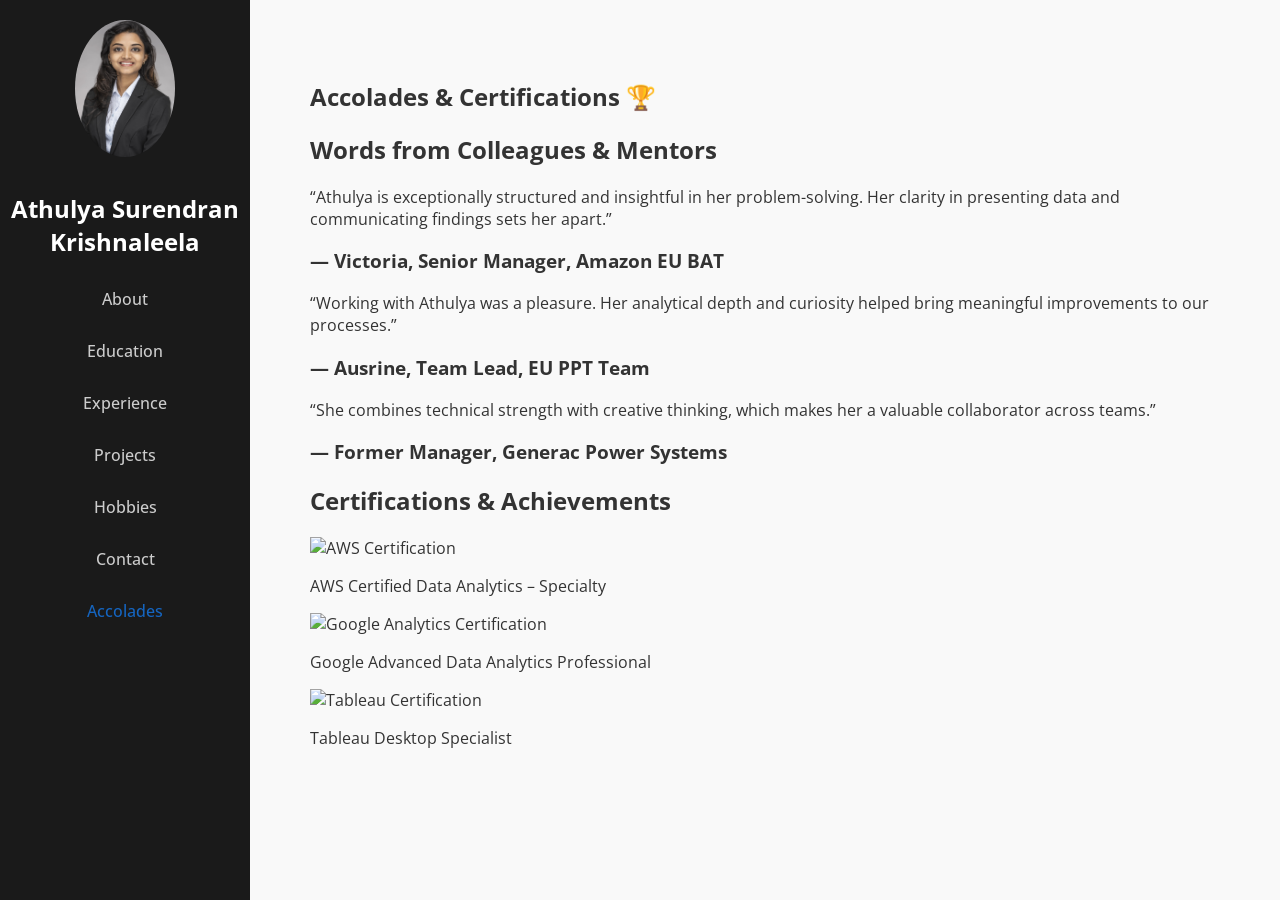
==== accolades.html @ fac32d5c "Create accolades.html" ====
<!DOCTYPE html>
<html lang="en">
<head>
  <meta charset="UTF-8" />
  <meta name="viewport" content="width=device-width, initial-scale=1.0" />
  <title>Accolades | Athulya Surendran Krishnaleela</title>
  <link rel="stylesheet" href="css/style.css" />
  <link href="https://fonts.googleapis.com/css2?family=Montserrat:wght@500;600&family=Open+Sans&display=swap" rel="stylesheet">
  <script defer src="js/script.js"></script>
</head>

<body>
  <!-- Sidebar -->
  <nav class="sidebar" id="sidebar">
    <div class="sidebar-header">
      <img src="assets/profile.jpg" alt="Athulya Surendran Krishnaleela" class="profile-pic" />
      <h2>Athulya Surendran Krishnaleela</h2>
    </div>
    <ul class="sidebar-links">
      <li><a href="index.html">About</a></li>
      <li><a href="education.html">Education</a></li>
      <li><a href="experience.html">Experience</a></li>
      <li><a href="projects.html">Projects</a></li>
      <li><a href="hobbies.html">Hobbies</a></li>
      <li><a href="contact.html">Contact</a></li>
      <li><a href="accolades.html" class="active">Accolades</a></li>
    </ul>
  </nav>

  <!-- Hamburger -->
  <button class="menu-toggle" id="menuToggle">☰</button>

  <!-- Main Content -->
  <main class="main-content">
    <section class="accolades-section">
      <h1>Accolades & Certifications 🏆</h1>

      <!-- Testimonials Section -->
      <div class="testimonials">
        <h2>Words from Colleagues & Mentors</h2>
        <div class="testimonial-grid">
          <div class="testimonial-card">
            <p class="quote">“Athulya is exceptionally structured and insightful in her problem-solving. Her clarity in presenting data and communicating findings sets her apart.”</p>
            <h3>— Victoria, Senior Manager, Amazon EU BAT</h3>
          </div>

          <div class="testimonial-card">
            <p class="quote">“Working with Athulya was a pleasure. Her analytical depth and curiosity helped bring meaningful improvements to our processes.”</p>
            <h3>— Ausrine, Team Lead, EU PPT Team</h3>
          </div>

          <div class="testimonial-card">
            <p class="quote">“She combines technical strength with creative thinking, which makes her a valuable collaborator across teams.”</p>
            <h3>— Former Manager, Generac Power Systems</h3>
          </div>
        </div>
      </div>

      <!-- Certifications Section -->
      <div class="certifications">
        <h2>Certifications & Achievements</h2>
        <div class="cert-grid">
          <div class="cert-card">
            <img src="assets/aws-cert.png" alt="AWS Certification" />
            <p>AWS Certified Data Analytics – Specialty</p>
          </div>

          <div class="cert-card">
            <img src="assets/google-analytics-cert.png" alt="Google Analytics Certification" />
            <p>Google Advanced Data Analytics Professional</p>
          </div>

          <div class="cert-card">
            <img src="assets/tableau-cert.png" alt="Tableau Certification" />
            <p>Tableau Desktop Specialist</p>
          </div>
        </div>
      </div>
    </section>
  </main>
</body>
</html>
---- css/style.css ----
/* General Body */
body {
  margin: 0;
  font-family: "Open Sans", sans-serif;
  background-color: #f9f9f9;
  color: #333;
}

/* Sidebar */
.sidebar {
  position: fixed;
  left: 0;
  top: 0;
  width: 250px;
  height: 100%;
  background-color: #1a1a1a;
  color: #fff;
  padding-top: 20px;
  transition: transform 0.3s ease;
  z-index: 1000;
}

.sidebar-header {
  text-align: center;
}

.profile-pic {
  width: 100px;
  border-radius: 50%;
  margin-bottom: 10px;
}

.sidebar-links {
  list-style: none;
  padding: 0;
  margin-top: 20px;
}

.sidebar-links li {
  text-align: center;
  margin: 10px 0;
}

.sidebar-links a {
  text-decoration: none;
  color: #ccc;
  font-weight: 500;
  display: block;
  padding: 10px 0;
  transition: 0.3s;
}

.sidebar-links a:hover,
.sidebar-links a.active {
  color: #1565c0;
}

/* Hamburger button */
.menu-toggle {
  font-size: 28px;
  position: fixed;
  top: 20px;
  left: 20px;
  background: none;
  border: none;
  color: #222;
  cursor: pointer;
  z-index: 2000;
  display: none;
}

/* Main content */
.main-content {
  margin-left: 250px;
  padding: 60px;
}

/* Buttons */
.buttons {
  margin-top: 25px;
}

.btn {
  background-color: #1565c0;
  color: #fff;
  padding: 10px 20px;
  border-radius: 6px;
  text-decoration: none;
  margin-right: 10px;
  transition: 0.3s;
}

.btn:hover {
  background-color: #104e8b;
}

.btn.outline {
  background: none;
  border: 2px solid #1565c0;
  color: #1565c0;
}

.btn.outline:hover {
  background-color: #1565c0;
  color: #fff;
}

/* Skills tags */
.skills {
  margin-top: 20px;
}

.skills span {
  display: inline-block;
  background-color: #1565c0;
  color: white;
  padding: 6px 12px;
  border-radius: 20px;
  margin: 4px;
  font-size: 14px;
}

/* Responsive styles */
@media (max-width: 768px) {
  .sidebar {
    transform: translateX(-100%);
  }

  .sidebar.active {
    transform: translateX(0);
  }

  .menu-toggle {
    display: block;
  }

  .main-content {
    margin-left: 0;
    padding: 80px 20px;
  }
}

/* Education Page Styles */
.education-section h1 {
  font-family: "Montserrat", sans-serif;
  font-size: 2em;
  color: #111;
  margin-bottom: 30px;
}

.edu-card {
  background-color: #fff;
  border-radius: 10px;
  box-shadow: 0 4px 10px rgba(0, 0, 0, 0.05);
  padding: 20px 25px;
  margin-bottom: 25px;
  transition: transform 0.2s ease, box-shadow 0.2s ease;
}

.edu-card:hover {
  transform: translateY(-4px);
  box-shadow: 0 8px 16px rgba(0, 0, 0, 0.08);
}

.edu-card h2 {
  color: #1565c0;
  margin-bottom: 5px;
}

.edu-card h3 {
  color: #1565c0;
  font-weight: 500;
  margin-bottom: 10px;
}

.edu-card .year {
  float: right;
  color: #555;
  font-size: 0.9em;
}

.edu-card ul {
  margin: 0;
  padding-left: 20px;
}

.edu-card ul li {
  margin-bottom: 8px;
}

.gpa {
  color: #555;
  font-weight: 500;
  margin-top: 4px;
  margin-bottom: 8px;
}

/* Timeline Styling */
.timeline {
  position: relative;
  margin: 40px 0;
  padding-left: 40px;
  border-left: 3px solid #87cefa;
}

.timeline-item {
  position: relative;
  margin-bottom: 50px;
  padding-left: 20px;
}

.timeline-dot {
  position: absolute;
  left: -10px;
  top: 0;
  width: 14px;
  height: 14px;
  background-color: #1565c0;
  border-radius: 50%;
}

.timeline-date {
  font-size: 0.9em;
  color: #555;
  margin-bottom: 5px;
}

.timeline-content h3 {
  font-size: 1.2em;
  margin-bottom: 3px;
  color: #1565c0;
}

.timeline-content a {
  color: #1565c0;
  font-weight: 600;
  text-decoration: none;
}

.timeline-content a:hover {
  color: #104e8b;
}

.timeline-content .role {
  display: block;
  font-size: 0.95em;
  color: #555;
  margin-top: 3px;
  margin-bottom: 10px;
}

/* Toggle Highlights Button */
.toggle-details {
  background: #1565c0;
  color: white;
  border: none;
  padding: 6px 12px;
  border-radius: 5px;
  cursor: pointer;
  margin-top: 5px;
  font-size: 0.9em;
}

.toggle-details:hover {
  background: #104e8b;
}

/* Details hidden by default */
.details {
  display: none;
  margin-top: 10px;
  padding-left: 20px;
  line-height: 1.6;
  color: #333;
}

.details.active {
  display: block;
}

/* Contact Page */
.contact-section {
  max-width: 700px;
  margin: 0 auto;
  padding: 20px;
}

.contact-section p {
  margin-bottom: 20px;
  font-size: 1rem;
  color: #555;
  line-height: 1.6;
}

.contact-form {
  display: flex;
  flex-direction: column;
  gap: 15px;
  margin-bottom: 40px;
}

.form-group {
  display: flex;
  flex-direction: column;
}

.form-group label {
  margin-bottom: 5px;
  font-weight: 600;
  color: #333;
}

.form-group input,
.form-group textarea {
  padding: 10px;
  border: 1px solid #ccc;
  border-radius: 6px;
  font-size: 1rem;
}

.form-group input:focus,
.form-group textarea:focus {
  outline: none;
  border-color: #1565c0;
}

.btn-submit {
  background: #1565c0;
  color: white;
  border: none;
  padding: 10px 15px;
  border-radius: 6px;
  font-size: 1rem;
  cursor: pointer;
  transition: background 0.3s ease;
}

.btn-submit:hover {
  background: #104e8b;
}

.social-links {
  text-align: center;
}

.social-links h3 {
  font-size: 1.2em;
  margin-bottom: 10px;
  color: #1565c0;
}

.social-links .icons a {
  margin: 0 10px;
  color: #1565c0;
  font-size: 1.6em;
  transition: color 0.3s ease;
}

.social-links .icons a:hover {
  color: #104e8b;
}

/* Projects Page */
/* Skills Section */
.skills-section {
  margin: 20px 0;
  padding: 15px;
  background-color: #f9f9f9;
  border-left: 4px solid #1565c0;
  border-radius: 5px;
}

.skills-section h2 {
  font-size: 1.5rem;
  margin-bottom: 10px;
}

.skills-section p {
  display: flex;
  gap: 10px;
  flex-wrap: wrap;
}

.skills-section p span {
  background-color: #1565c0;
  color: white;
  padding: 5px 10px;
  border-radius: 20px;
  font-size: 0.9rem;
}

/* List of Projects / Links Subheading */
.projects-list-heading {
  margin: 30px 0 10px 0;
}

.projects-list-heading h2 {
  font-size: 1.5rem;
  color: #111;
  border-bottom: 1px solid #ddd;
  padding-bottom: 5px;
}

/* Optional: Improve project section spacing */
.projects-section h1 {
  font-size: 2rem;
  color: #111;
  margin-top: 20px;
  margin-bottom: 10px;
}

/* Project grid - 2 per row */
.project-grid {
  display: grid;
  grid-template-columns: repeat(2, 1fr);
  gap: 20px;
  margin-top: 20px;
}

.project-card {
  cursor: pointer;
  border: 1px solid #ddd;
  border-radius: 8px;
  overflow: hidden;
  background-color: #fff;
  transition: transform 0.2s ease, box-shadow 0.2s ease;
}

.project-card img {
  width: 100%;
  height: 220px;
  object-fit: cover;
}

.project-card h3 {
  text-align: center;
  margin: 10px 0;
  color: #111;
}

.project-card:hover {
  transform: translateY(-5px);
  box-shadow: 0 8px 20px rgba(0, 0, 0, 0.15);
}

/* Modal styling */
.project-modal {
  display: none;
  position: fixed;
  z-index: 100;
  left: 0;
  top: 0;
  width: 100%;
  height: 100%;
  overflow: auto;
  background-color: rgba(0, 0, 0, 0.6);
}

.project-modal .modal-content {
  background-color: #fff;
  margin: 10% auto;
  padding: 20px;
  border-radius: 10px;
  max-width: 500px;
  position: relative;
}

.project-modal .close-modal {
  position: absolute;
  top: 10px;
  right: 15px;
  font-size: 1.5rem;
  cursor: pointer;
}

/* Modal View Project Button */
.modal-btn {
  display: inline-block;
  background-color: #1565c0;
  color: white;
  text-decoration: none;
  padding: 8px 16px;
  border-radius: 6px;
  margin-top: 15px;
  transition: background 0.3s ease;
  font-weight: 500;
  text-align: center;
}

.modal-btn:hover {
  background-color: #104e8b;
}

/* Adjust spacing between Skills and Projects */
.projects-section {
  margin-top: 30px;
}

/* Add nice gap between skill sections and project list */
.skills-section {
  margin-bottom: 25px;
}

/* Ensure images are responsive and neatly spaced on mobile */
@media (max-width: 900px) {
  .project-grid {
    grid-template-columns: 1fr; /* one per row on smaller screens */
  }
}

/* Center modal text and spacing */
.modal-content h2 {
  color: #1565c0;
  margin-bottom: 10px;
  text-align: center;
}

.modal-content p {
  color: #444;
  line-height: 1.5;
  margin-bottom: 15px;
  text-align: center;
}
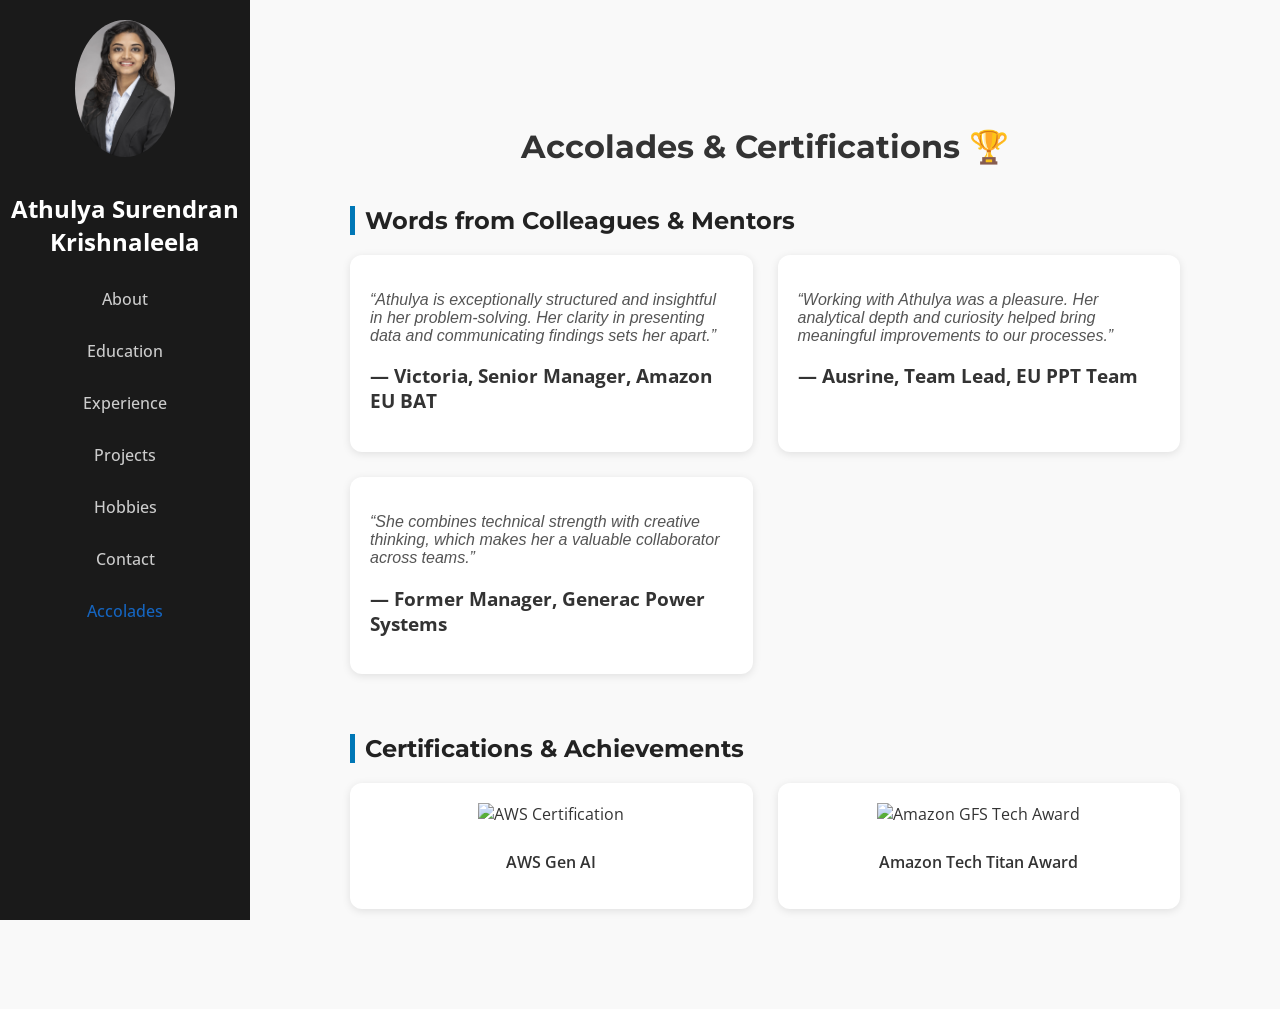
==== commit 89cf282c: "Update accolades.html" ====
--- a/accolades.html
+++ b/accolades.html
@@ -60,20 +60,17 @@
       <div class="certifications">
         <h2>Certifications & Achievements</h2>
         <div class="cert-grid">
+          
           <div class="cert-card">
-            <img src="assets/aws-cert.png" alt="AWS Certification" />
-            <p>AWS Certified Data Analytics – Specialty</p>
+            <img src="assets/AWS-Gen-AI-Certificate.jpg" alt="AWS Certification" />
+            <p>AWS Gen AI</p>
           </div>
 
           <div class="cert-card">
-            <img src="assets/google-analytics-cert.png" alt="Google Analytics Certification" />
-            <p>Google Advanced Data Analytics Professional</p>
+            <img src="assets/tech-titan.jpg" alt="Amazon GFS Tech Award" />
+            <p>Amazon Tech Titan Award</p>
           </div>
-
-          <div class="cert-card">
-            <img src="assets/tableau-cert.png" alt="Tableau Certification" />
-            <p>Tableau Desktop Specialist</p>
-          </div>
+        
         </div>
       </div>
     </section>
--- a/css/style.css
+++ b/css/style.css
@@ -521,3 +521,85 @@
   margin-bottom: 15px;
   text-align: center;
 }
+
+/* ---------------------------------
+   ACCOLADES PAGE STYLING
+---------------------------------- */
+.accolades-section {
+  padding: 40px;
+  font-family: "Open Sans", sans-serif;
+  color: #333;
+}
+
+.accolades-section h1 {
+  font-size: 2rem;
+  text-align: center;
+  margin-bottom: 40px;
+  font-family: "Montserrat", sans-serif;
+}
+
+.accolades-section h2 {
+  font-family: "Montserrat", sans-serif;
+  margin-bottom: 20px;
+  color: #222;
+  font-size: 1.5rem;
+  border-left: 5px solid #0077b6;
+  padding-left: 10px;
+}
+
+.testimonial-grid {
+  display: grid;
+  grid-template-columns: repeat(auto-fit, minmax(280px, 1fr));
+  gap: 25px;
+  margin-bottom: 60px;
+}
+
+.testimonial-card {
+  background-color: #fff;
+  border-radius: 12px;
+  box-shadow: 0 2px 8px rgba(0,0,0,0.1);
+  padding: 20px;
+  transition: transform 0.3s ease, box-shadow 0.3s ease;
+}
+
+.testimonial-card:hover {
+  transform: translateY(-5px);
+  box-shadow: 0 4px 14px rgba(0,0,0,0.15);
+}
+
+.quote {
+  font-style: italic;
+  margin-bottom: 15px;
+  color: #555;
+}
+
+.cert-grid {
+  display: grid;
+  grid-template-columns: repeat(auto-fit, minmax(200px, 1fr));
+  gap: 25px;
+}
+
+.cert-card {
+  background-color: #fff;
+  border-radius: 12px;
+  box-shadow: 0 2px 8px rgba(0,0,0,0.1);
+  text-align: center;
+  padding: 20px;
+  transition: transform 0.3s ease, box-shadow 0.3s ease;
+}
+
+.cert-card:hover {
+  transform: translateY(-5px);
+  box-shadow: 0 4px 14px rgba(0,0,0,0.15);
+}
+
+.cert-card img {
+  width: 100px;
+  height: auto;
+  margin-bottom: 10px;
+}
+
+.cert-card p {
+  font-weight: 600;
+  color: #333;
+}
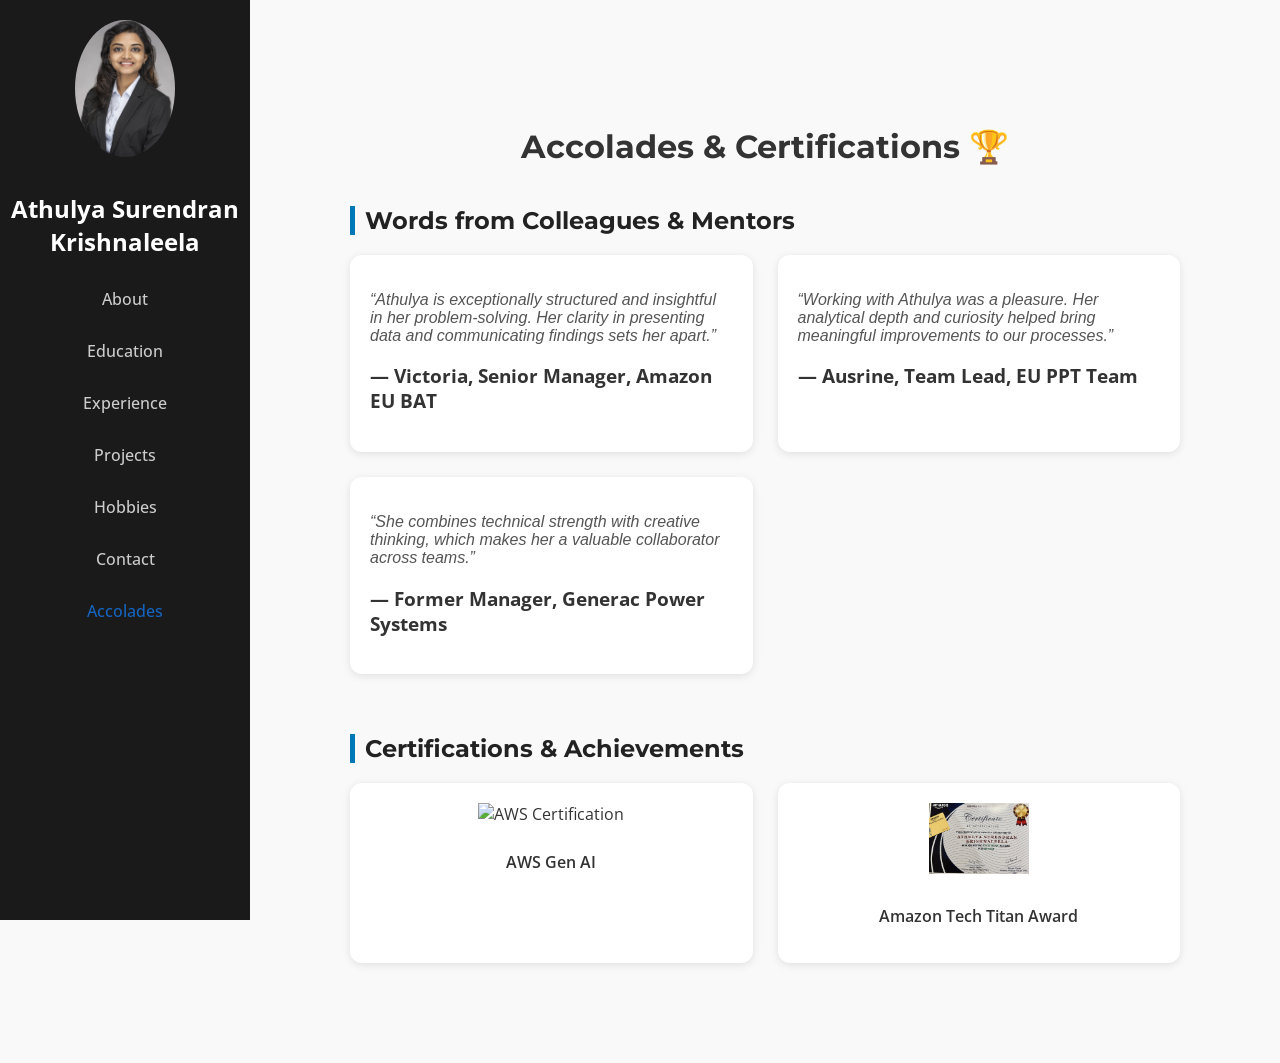
==== commit a2ba26b0: "Update accolades.html" ====
--- a/accolades.html
+++ b/accolades.html
@@ -70,7 +70,7 @@
             <img src="assets/tech-titan.jpg" alt="Amazon GFS Tech Award" />
             <p>Amazon Tech Titan Award</p>
           </div>
-        
+          
         </div>
       </div>
     </section>
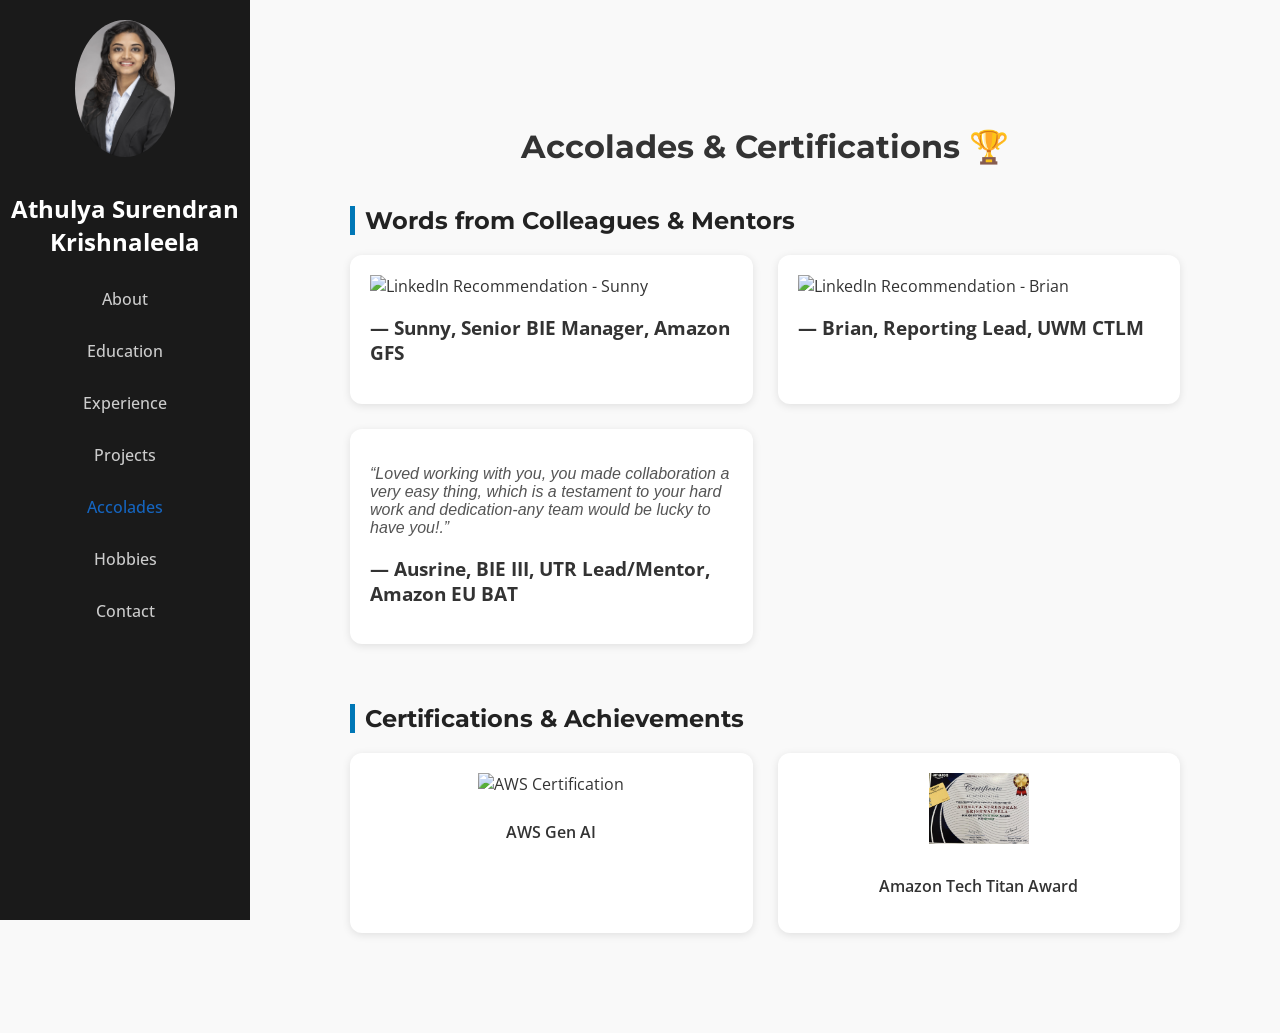
==== commit c02c80c0: "Update accolades.html" ====
--- a/accolades.html
+++ b/accolades.html
@@ -21,9 +21,9 @@
       <li><a href="education.html">Education</a></li>
       <li><a href="experience.html">Experience</a></li>
       <li><a href="projects.html">Projects</a></li>
+      <li><a href="accolades.html" class="active">Accolades</a></li>
       <li><a href="hobbies.html">Hobbies</a></li>
-      <li><a href="contact.html">Contact</a></li>
-      <li><a href="accolades.html" class="active">Accolades</a></li>
+      <li><a href="contact.html">Contact</a></li>      
     </ul>
   </nav>
 
@@ -37,25 +37,27 @@
 
       <!-- Testimonials Section -->
       <div class="testimonials">
-        <h2>Words from Colleagues & Mentors</h2>
-        <div class="testimonial-grid">
-          <div class="testimonial-card">
-            <p class="quote">“Athulya is exceptionally structured and insightful in her problem-solving. Her clarity in presenting data and communicating findings sets her apart.”</p>
-            <h3>— Victoria, Senior Manager, Amazon EU BAT</h3>
+       <h2>Words from Colleagues & Mentors</h2>
+       <div class="testimonial-grid">
+         
+        <div class="testimonial-card img-card">
+         <img src="assets/sunny-accolades.jpg" alt="LinkedIn Recommendation - Sunny" />
+         <h3>— Sunny, Senior BIE Manager, Amazon GFS</h3>
+        </div>
+         <div class="testimonial-card img-card">
+           <img src="assets/brian-accolades.jpg" alt="LinkedIn Recommendation - Brian" />
+           <h3>— Brian, Reporting Lead, UWM CTLM</h3>
           </div>
-
-          <div class="testimonial-card">
-            <p class="quote">“Working with Athulya was a pleasure. Her analytical depth and curiosity helped bring meaningful improvements to our processes.”</p>
-            <h3>— Ausrine, Team Lead, EU PPT Team</h3>
-          </div>
-
-          <div class="testimonial-card">
-            <p class="quote">“She combines technical strength with creative thinking, which makes her a valuable collaborator across teams.”</p>
-            <h3>— Former Manager, Generac Power Systems</h3>
-          </div>
+         
+       <!-- You can keep one or two text-based ones if you wish -->
+        <div class="testimonial-card">
+          <p class="quote">“Loved working with you, you made collaboration a very easy thing, which is a testament to your hard work and dedication-any team would be lucky to have you!.”</p>
+          <h3>— Ausrine, BIE III, UTR Lead/Mentor, Amazon EU BAT</h3>
         </div>
+       
+       </div>
       </div>
-
+      
       <!-- Certifications Section -->
       <div class="certifications">
         <h2>Certifications & Achievements</h2>
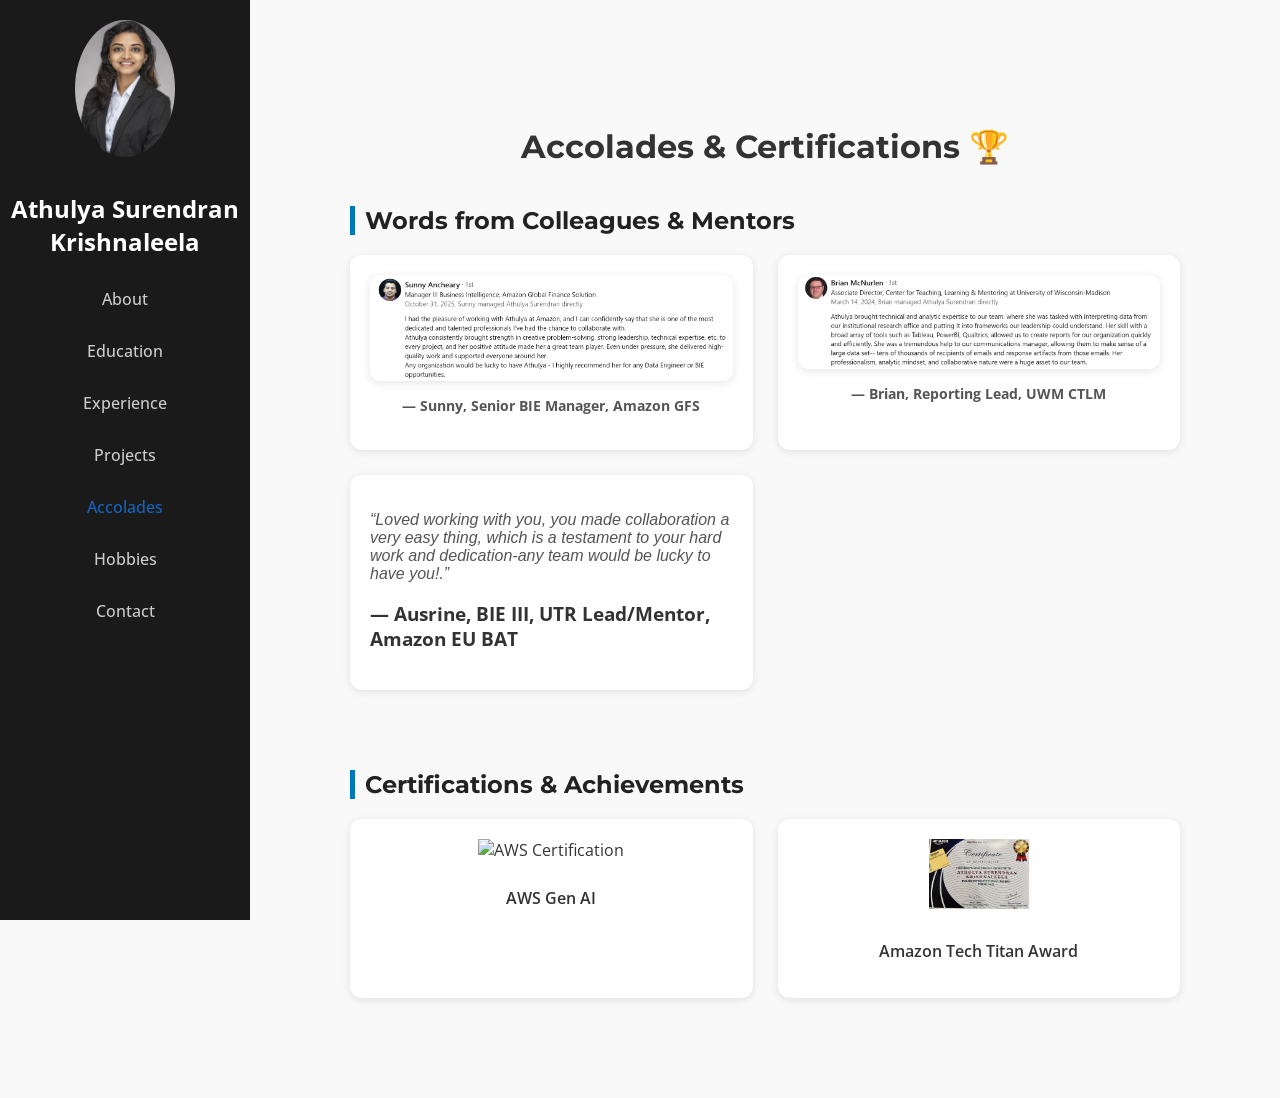
==== commit 803d0574: "Update accolades.html" ====
--- a/accolades.html
+++ b/accolades.html
@@ -76,6 +76,10 @@
         </div>
       </div>
     </section>
+    <div id="imageModal" class="modal">
+      <span class="close">&times;</span>
+      <img class="modal-content" id="modalImage">
+    </div>
   </main>
 </body>
 </html>
--- a/css/style.css
+++ b/css/style.css
@@ -603,3 +603,72 @@
   font-weight: 600;
   color: #333;
 }
+
+/* Image-based testimonials */
+.img-card {
+  display: flex;
+  flex-direction: column;
+  align-items: center;
+}
+
+.img-card img {
+  width: 100%;
+  max-height: 300px;   /* keeps a neat height */
+  object-fit: contain; /* prevents cropping */
+  background-color: #f9f9f9; /* soft backdrop for transparency or white edges */
+  border-radius: 10px;
+  box-shadow: 0 2px 10px rgba(0,0,0,0.1);
+  margin-bottom: 10px;
+}
+.img-card img {
+  transition: transform 0.3s ease, box-shadow 0.3s ease;
+}
+
+.img-card:hover img {
+  transform: scale(1.03);
+  box-shadow: 0 4px 14px rgba(0,0,0,0.15);
+}
+
+.img-card h3 {
+  text-align: center;
+  font-size: 0.9rem;
+  color: #555;
+  margin-top: 5px;
+}
+/* Image Modal */
+.modal {
+  display: none;
+  position: fixed;
+  z-index: 1000;
+  padding-top: 80px;
+  left: 0;
+  top: 0;
+  width: 100%;
+  height: 100%;
+  overflow: auto;
+  background-color: rgba(0,0,0,0.8);
+}
+
+.modal-content {
+  margin: auto;
+  display: block;
+  max-width: 90%;
+  border-radius: 10px;
+}
+
+.close {
+  position: absolute;
+  top: 30px;
+  right: 50px;
+  color: #fff;
+  font-size: 40px;
+  font-weight: bold;
+  cursor: pointer;
+}
+
+.close:hover {
+  color: #bbb;
+}
+.testimonials {
+  margin-bottom: 80px;
+}
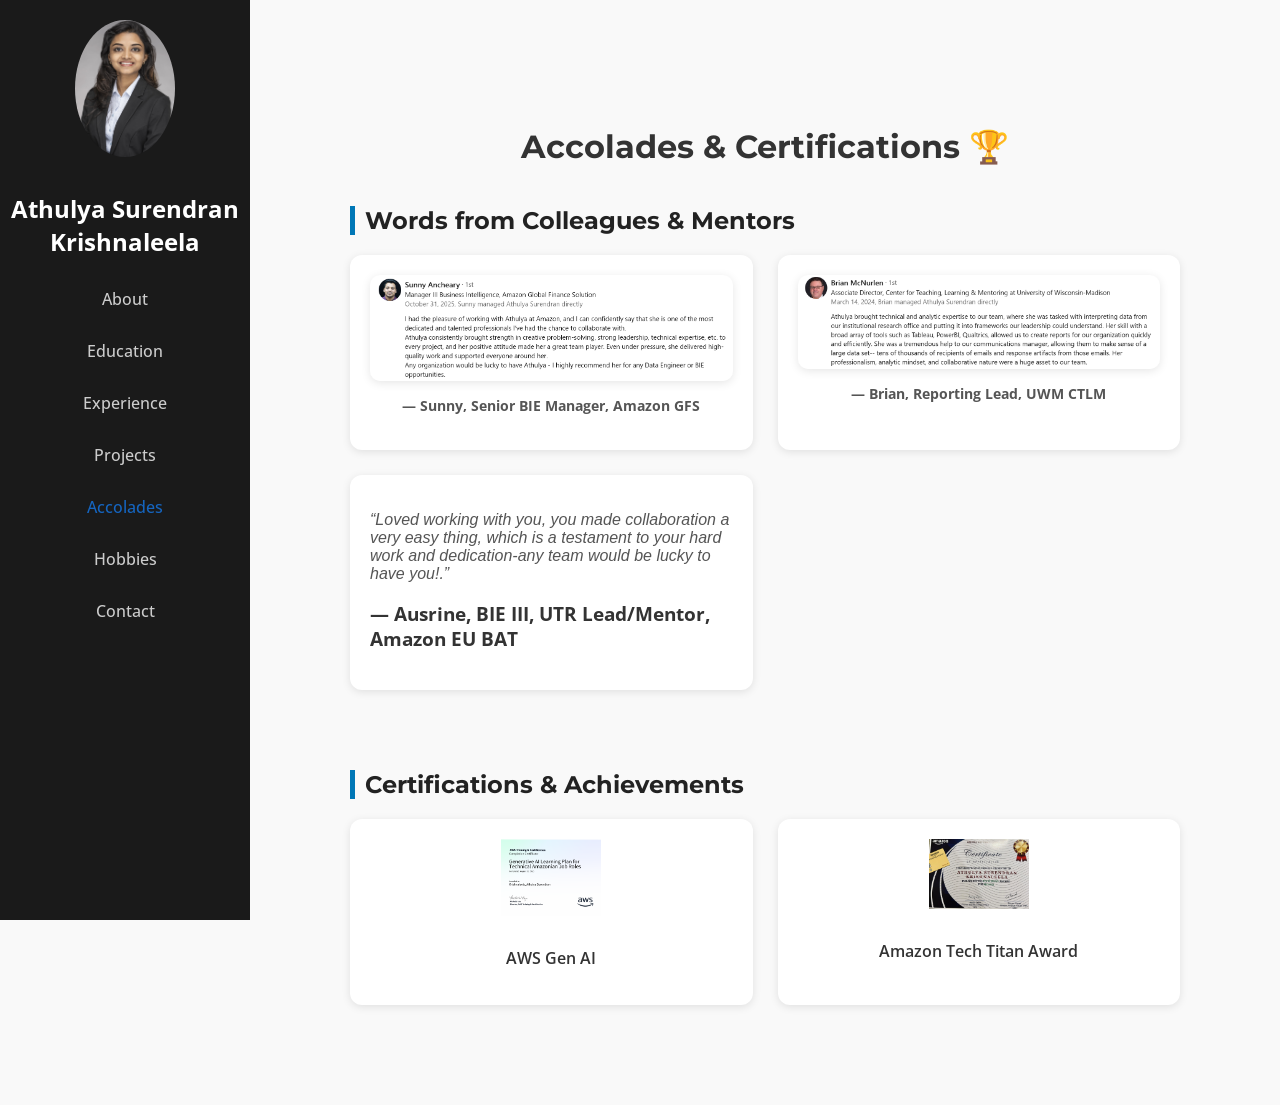
==== commit 1a941fe9: "Update accolades.html" ====
--- a/accolades.html
+++ b/accolades.html
@@ -64,7 +64,7 @@
         <div class="cert-grid">
           
           <div class="cert-card">
-            <img src="assets/AWS-Gen-AI-Certificate.jpg" alt="AWS Certification" />
+            <img src="assets/AWS-Gen-AI-Certificate-1.jpg" alt="AWS Certification" />
             <p>AWS Gen AI</p>
           </div>
 
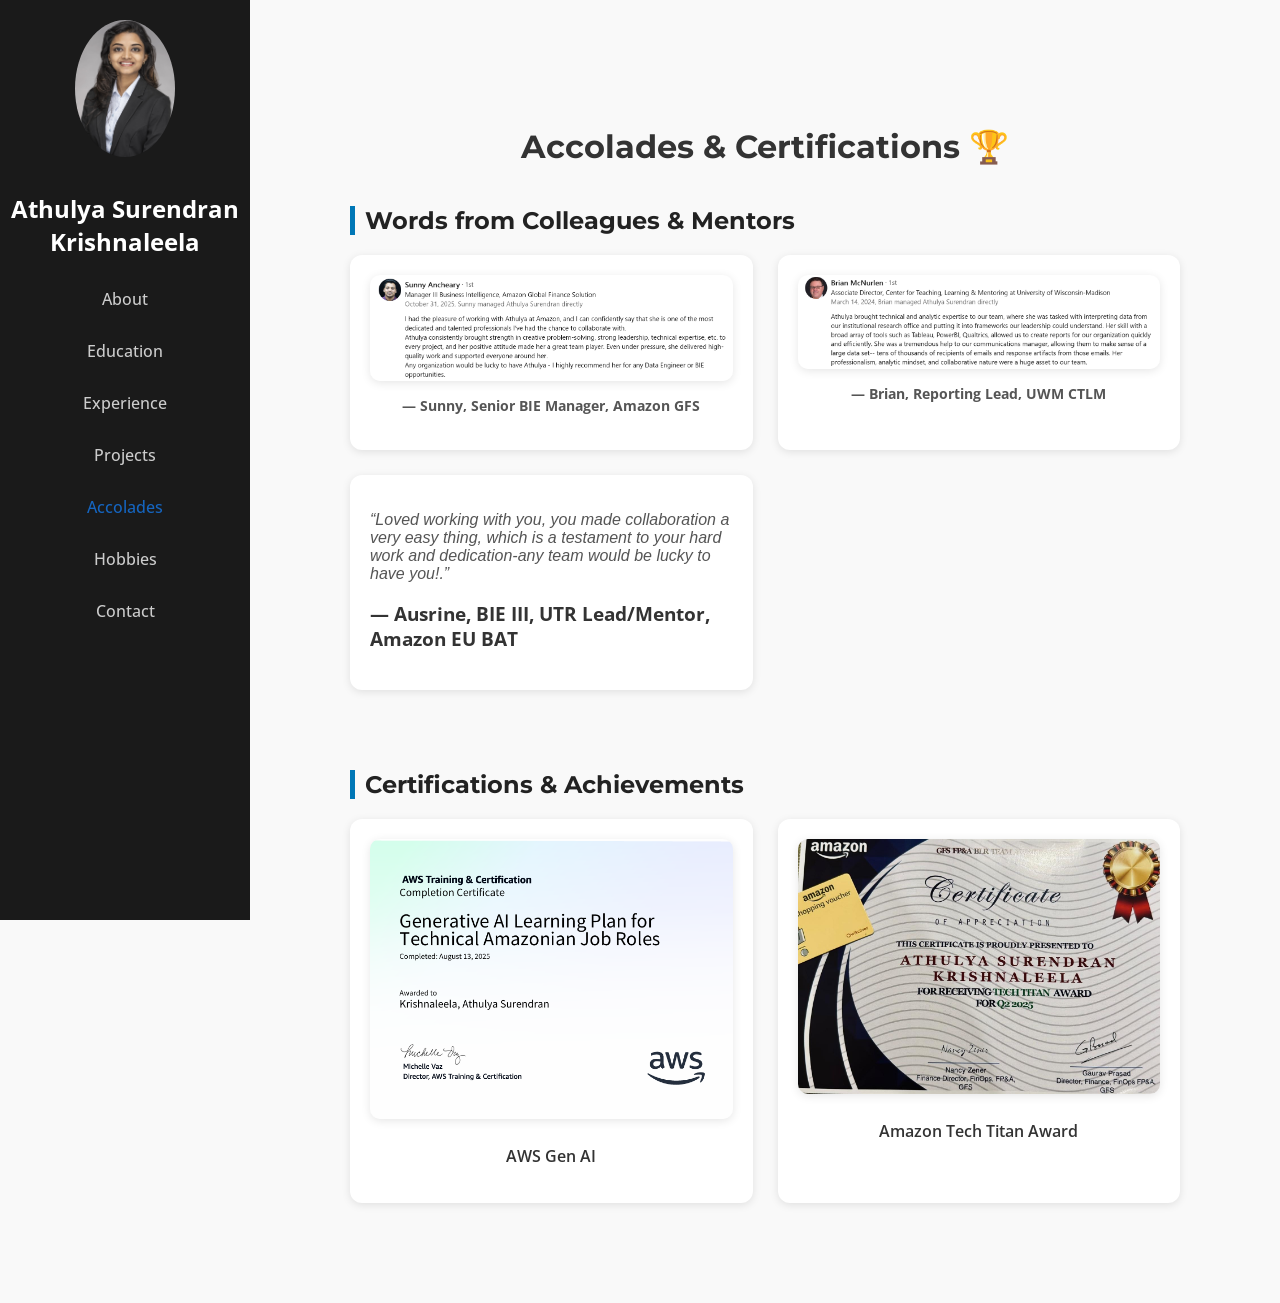
==== commit 4131ca0b: "Update accolades.html" ====
--- a/accolades.html
+++ b/accolades.html
@@ -63,12 +63,12 @@
         <h2>Certifications & Achievements</h2>
         <div class="cert-grid">
           
-          <div class="cert-card">
+          <div class="cert-card img-card">
             <img src="assets/AWS-Gen-AI-Certificate-1.jpg" alt="AWS Certification" />
             <p>AWS Gen AI</p>
           </div>
 
-          <div class="cert-card">
+          <div class="cert-card img-card">
             <img src="assets/tech-titan.jpg" alt="Amazon GFS Tech Award" />
             <p>Amazon Tech Titan Award</p>
           </div>
